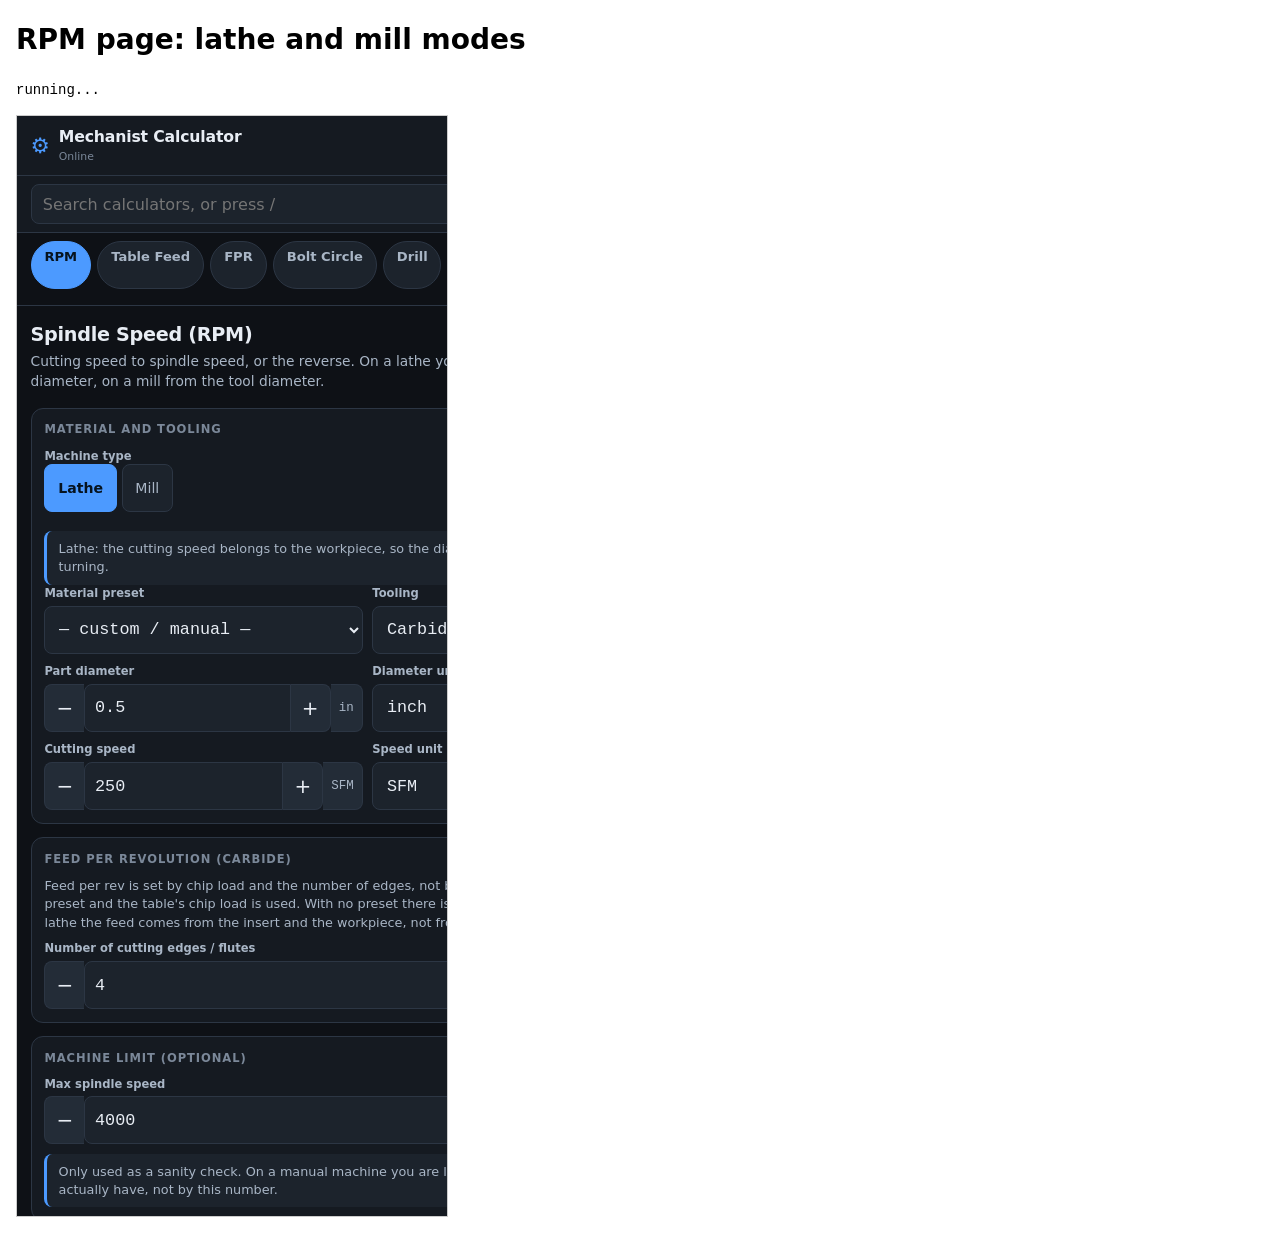
==== tests/rpm.html @ 1c048c6b "Split the RPM page into lathe and mill, with the part diameter labelled as such The page assumed a m" ====
<!DOCTYPE html>
<html lang="en">
<head>
<meta charset="utf-8">
<title>rpm lathe/mill - checks</title>
<style>
  body { font: 14px/1.5 system-ui, sans-serif; margin: 1rem; }
  pre { white-space: pre-wrap; }
  .pass { color: #0a6; } .fail { color: #c00; font-weight: 600; }
  iframe { width: 430px; height: 1100px; border: 1px solid #ccc; }
</style>
</head>
<body>
<h1>RPM page: lathe and mill modes</h1>
<pre id="out">running...</pre>
<iframe id="app" src="../index.html"></iframe>
<script type="module">
// The RPM page changes what the main diameter means, which diameter label is
// shown, whether a separate workpiece field appears, and whether a feed can be
// produced at all with no material loaded. Each of those is checked here.
const results = [];
const check = (name, got, want) => {
  const ok = String(got) === String(want);
  results.push({ name, got, want, ok });
};
const sleep = (ms) => new Promise((r) => setTimeout(r, ms));

const frame = document.getElementById('app');
let waited = 0;
while (waited < 10000) {
  const doc = frame.contentDocument;
  if (doc && doc.querySelector('#nav-list .nav-item')) break;
  await sleep(150);
  waited += 150;
}
const d = frame.contentDocument;
const W = frame.contentWindow;
const errs = [];
W.addEventListener('error', (e) => errs.push(`${e.message} @ ${e.filename}:${e.lineno}`));

d.querySelector('.nav-item[data-calc="rpm"]').click();
await sleep(450);
const root = () => d.querySelector('.calc-slot:not([hidden])');
const rowLabels = () => [...root().querySelectorAll('.res-row')]
  .map((r) => (r.querySelector('.res-label') || r).textContent.replace(/\s+/g, ' ').trim());
const rowValue = (needle) => {
  const r = [...root().querySelectorAll('.res-row')].find((x) => x.textContent.includes(needle));
  return r ? r.textContent.replace(/\s+/g, ' ').trim() : null;
};
const hasField = (name) => Boolean(root().querySelector(`[data-f="${name}"]`));
const fieldLabel = (name) => {
  // The input sits inside <label class="field">, with the text in a
  // .field-label span, so there is no nested label element to query.
  const el = root().querySelector(`[data-f="${name}"]`);
  const wrap = el && el.closest('.field');
  const lbl = wrap && wrap.querySelector('.field-label');
  return lbl ? lbl.textContent.trim() : null;
};
const setMode = async (m) => {
  root().querySelector(`.seg[data-value="${m}"]`).click();
  await sleep(450);
};
const setField = async (name, v) => {
  const el = root().querySelector(`[data-f="${name}"]`);
  el.value = v;
  el.dispatchEvent(new W.Event('input', { bubbles: true }));
  await sleep(320);
};
const setSelect = async (name, v) => {
  const el = root().querySelector(`select[data-f="${name}"]`);
  el.value = v;
  el.dispatchEvent(new W.Event('change', { bubbles: true }));
  await sleep(380);
};

// The page must not depend on saved state from a previous visit, so clear it.
try { W.localStorage.removeItem('mechcalc:calcState:rpm'); } catch { /* ignore */ }

// --- default is lathe, and the working diameter is called the part diameter ---
check('default mode is lathe', root().querySelector('.seg[data-value="lathe"]').classList.contains('is-active'), true);
check('lathe labels the working diameter Part diameter', fieldLabel('dia'), 'Part diameter');
check('lathe shows no separate workpiece field', hasField('partDia'), false);
check('lathe does not report a separate workpiece speed', rowLabels().some((l) => /Speed at the/.test(l)), false);

// A lathe with no material has no defensible chip load, so no feed is invented.
check('lathe with no material reports no feed', rowLabels().some((l) => /Feed per revolution/.test(l)), false);
check('lathe with no material still reports the speed', /Spindle speed/.test(rowLabels().join(' ')), true);

// --- mill mode flips the label and brings the workpiece field back ---
await setMode('mill');
check('mill labels the working diameter Tool diameter', fieldLabel('dia'), 'Tool diameter');
check('mill shows the workpiece field', hasField('partDia'), true);
check('mill without a workpiece omits the workpiece speed', rowLabels().some((l) => /Speed at the/.test(l)), false);

// A mill can still fall back on a cutter-diameter chip load rule.
check('mill with no material still estimates a feed', /Feed per revolution/.test(rowLabels().join(' ')), true);
check('the fallback feed is the half inch four flute figure', /0\.0079in\/rev/.test(rowValue('Feed per revolution') || ''), true);

await setField('partDia', '4');
check('mill with a workpiece reports its speed', /Speed at the workpiece/.test(rowLabels().join(' ')), true);
check('4 in workpiece at 1910 rpm is 2000 SFM', /2,000\.0SFM/.test(rowValue('Speed at the workpiece') || ''), true);

// --- a loaded material is the only chip load a lathe should trust ---
await setMode('lathe');
check('returning to lathe hides the workpiece field', hasField('partDia'), false);
check('returning to lathe restores the part diameter label', fieldLabel('dia'), 'Part diameter');

await setSelect('matId', 'bronze-660');
check('lathe with a material does report a feed', /Feed per revolution/.test(rowLabels().join(' ')), true);
check('the material chip load drives the feed', /0\.0088in\/rev/.test(rowValue('Feed per revolution') || ''), true);
check('the material also drove the cutting speed', /60\.0SFM/.test(rowValue('Cutting speed') || ''), true);

await setSelect('matId', 'custom');
check('dropping back to custom drops the invented feed again', rowLabels().some((l) => /Feed per revolution/.test(l)), false);

// The lathe note must not tell the user to size a feed off a diameter.
await setSelect('matId', 'bronze-660');
check('the lathe page never suggests sizing feed off the part diameter', /chip load is scaled from the tool diameter/.test(root().textContent), false);

const failed = results.filter((r) => !r.ok);
const lines = results.map((r) => `${r.ok ? 'pass' : 'FAIL'}  ${r.name}${r.ok ? '' : `\n        got  ${r.got}\n        want ${r.want}`}`);
lines.push('');
lines.push(failed.length ? `${failed.length} of ${results.length} checks failed` : `all ${results.length} checks passed`);
lines.push(`errors: ${errs.length ? errs.join(' | ') : 'none'}`);
const out = document.getElementById('out');
out.textContent = lines.join('\n');
out.className = failed.length ? 'fail' : 'pass';
document.title = failed.length ? 'FAIL rpm lathe/mill' : 'PASS rpm lathe/mill';
</script>
</body>
</html>
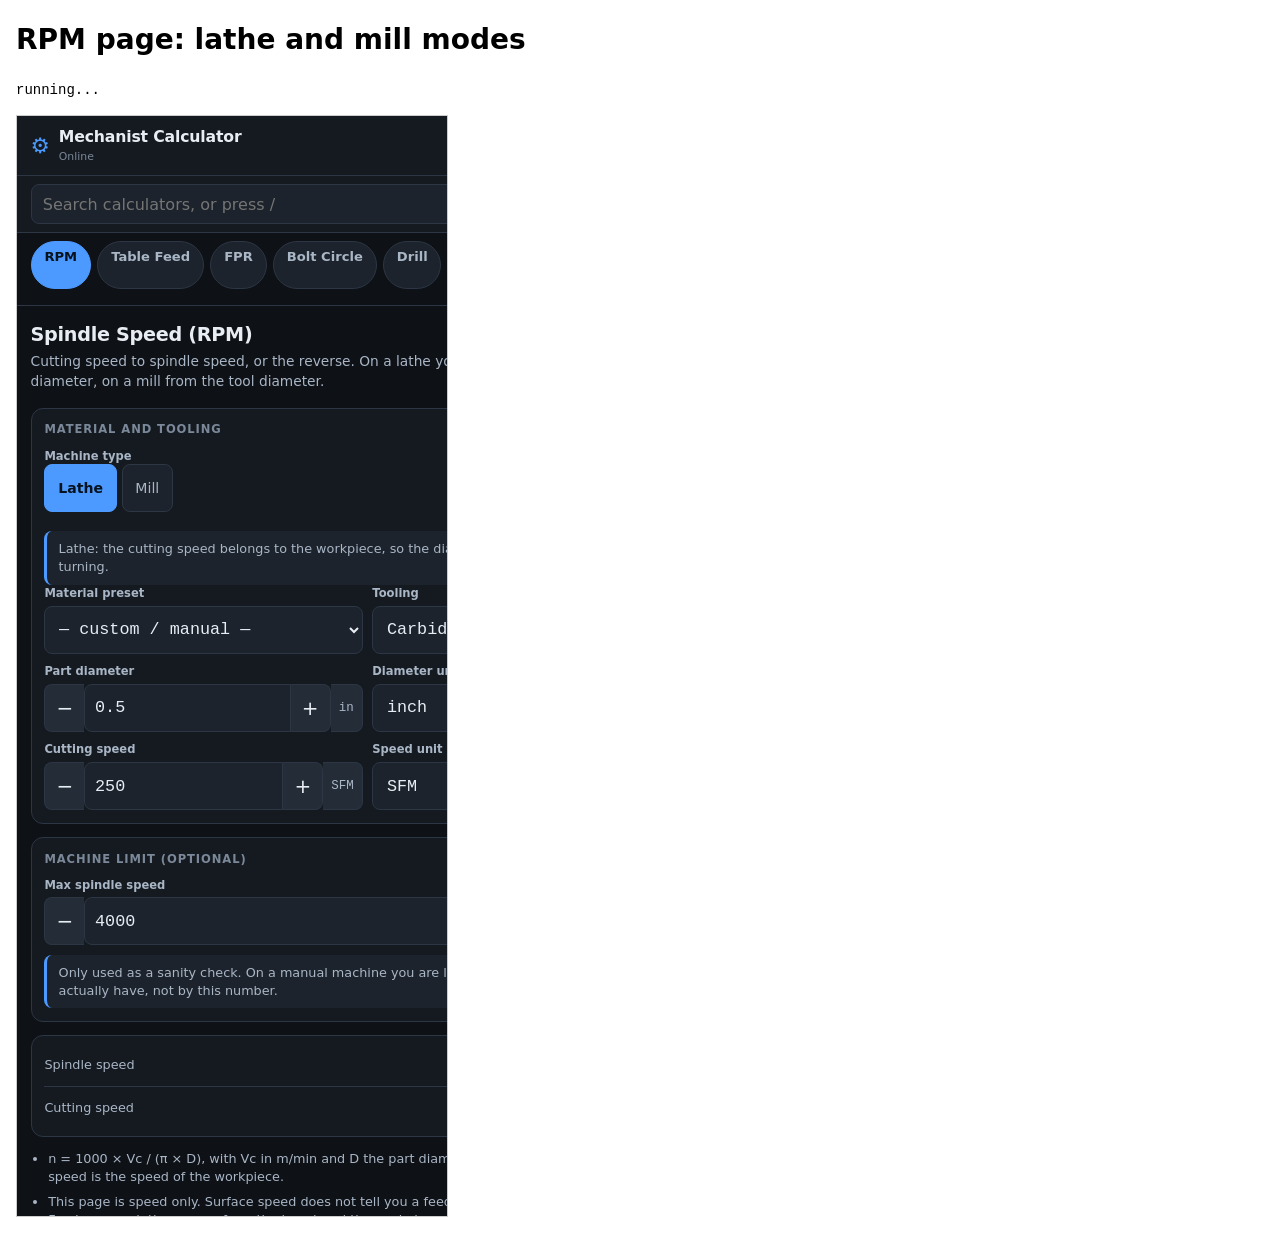
==== commit 1f9bc9ef: "Make the RPM page speed-only, add turning feeds, and fix the G-code defects" ====
--- a/tests/rpm.html
+++ b/tests/rpm.html
@@ -15,9 +15,10 @@
 <pre id="out">running...</pre>
 <iframe id="app" src="../index.html"></iframe>
 <script type="module">
-// The RPM page changes what the main diameter means, which diameter label is
-// shown, whether a separate workpiece field appears, and whether a feed can be
-// produced at all with no material loaded. Each of those is checked here.
+// The RPM page is speed only. It changes what the main diameter means, which
+// diameter label is shown, and whether a separate workpiece field appears. It
+// must never report a feed in either mode, and it must not ask for a flute
+// count, because surface speed and feed are independent axes.
 const results = [];
 const check = (name, got, want) => {
   const ok = String(got) === String(want);
@@ -82,40 +83,44 @@
 check('lathe shows no separate workpiece field', hasField('partDia'), false);
 check('lathe does not report a separate workpiece speed', rowLabels().some((l) => /Speed at the/.test(l)), false);
 
-// A lathe with no material has no defensible chip load, so no feed is invented.
+// The page reports speed and nothing else. No feed, and no flute count.
 check('lathe with no material reports no feed', rowLabels().some((l) => /Feed per revolution/.test(l)), false);
 check('lathe with no material still reports the speed', /Spindle speed/.test(rowLabels().join(' ')), true);
+check('lathe never asks for a flute count', hasField('flutes'), false);
+check('the half inch mild steel default lands on 1910 rpm', /1,909|1,910/.test(rowValue('Spindle speed') || ''), true);
+check('the default cutting speed reads back as 250 SFM', /250\.0SFM/.test(rowValue('Cutting speed') || ''), true);
 
 // --- mill mode flips the label and brings the workpiece field back ---
 await setMode('mill');
 check('mill labels the working diameter Tool diameter', fieldLabel('dia'), 'Tool diameter');
 check('mill shows the workpiece field', hasField('partDia'), true);
 check('mill without a workpiece omits the workpiece speed', rowLabels().some((l) => /Speed at the/.test(l)), false);
-
-// A mill can still fall back on a cutter-diameter chip load rule.
-check('mill with no material still estimates a feed', /Feed per revolution/.test(rowLabels().join(' ')), true);
-check('the fallback feed is the half inch four flute figure', /0\.0079in\/rev/.test(rowValue('Feed per revolution') || ''), true);
+check('mill never asks for a flute count', hasField('flutes'), false);
+check('mill with no material still reports no feed', /Feed per revolution/.test(rowLabels().join(' ')), false);
 
 await setField('partDia', '4');
 check('mill with a workpiece reports its speed', /Speed at the workpiece/.test(rowLabels().join(' ')), true);
 check('4 in workpiece at 1910 rpm is 2000 SFM', /2,000\.0SFM/.test(rowValue('Speed at the workpiece') || ''), true);
 
-// --- a loaded material is the only chip load a lathe should trust ---
+// --- a loaded material sets the speed, never a feed ---
 await setMode('lathe');
 check('returning to lathe hides the workpiece field', hasField('partDia'), false);
 check('returning to lathe restores the part diameter label', fieldLabel('dia'), 'Part diameter');
 
 await setSelect('matId', 'bronze-660');
-check('lathe with a material does report a feed', /Feed per revolution/.test(rowLabels().join(' ')), true);
-check('the material chip load drives the feed', /0\.0088in\/rev/.test(rowValue('Feed per revolution') || ''), true);
-check('the material also drove the cutting speed', /60\.0SFM/.test(rowValue('Cutting speed') || ''), true);
+check('lathe with a material still reports no feed', /Feed per revolution/.test(rowLabels().join(' ')), false);
+check('the material drove the cutting speed', /60\.0SFM/.test(rowValue('Cutting speed') || ''), true);
 
 await setSelect('matId', 'custom');
-check('dropping back to custom drops the invented feed again', rowLabels().some((l) => /Feed per revolution/.test(l)), false);
+check('dropping back to custom still reports no feed', rowLabels().some((l) => /Feed per revolution/.test(l)), false);
 
-// The lathe note must not tell the user to size a feed off a diameter.
+// The page must not tell the user to size a feed off any diameter, and must not
+// mention chip load or IPT at all.
 await setSelect('matId', 'bronze-660');
 check('the lathe page never suggests sizing feed off the part diameter', /chip load is scaled from the tool diameter/.test(root().textContent), false);
+check('the page mentions no chip load at all', /chip load/i.test(root().textContent), false);
+check('the page mentions no IPT at all', /\bIPT\b/.test(root().textContent), false);
+check('the page points feed work at the Table Feed page', /Table Feed page/.test(root().textContent), true);
 
 const failed = results.filter((r) => !r.ok);
 const lines = results.map((r) => `${r.ok ? 'pass' : 'FAIL'}  ${r.name}${r.ok ? '' : `\n        got  ${r.got}\n        want ${r.want}`}`);
